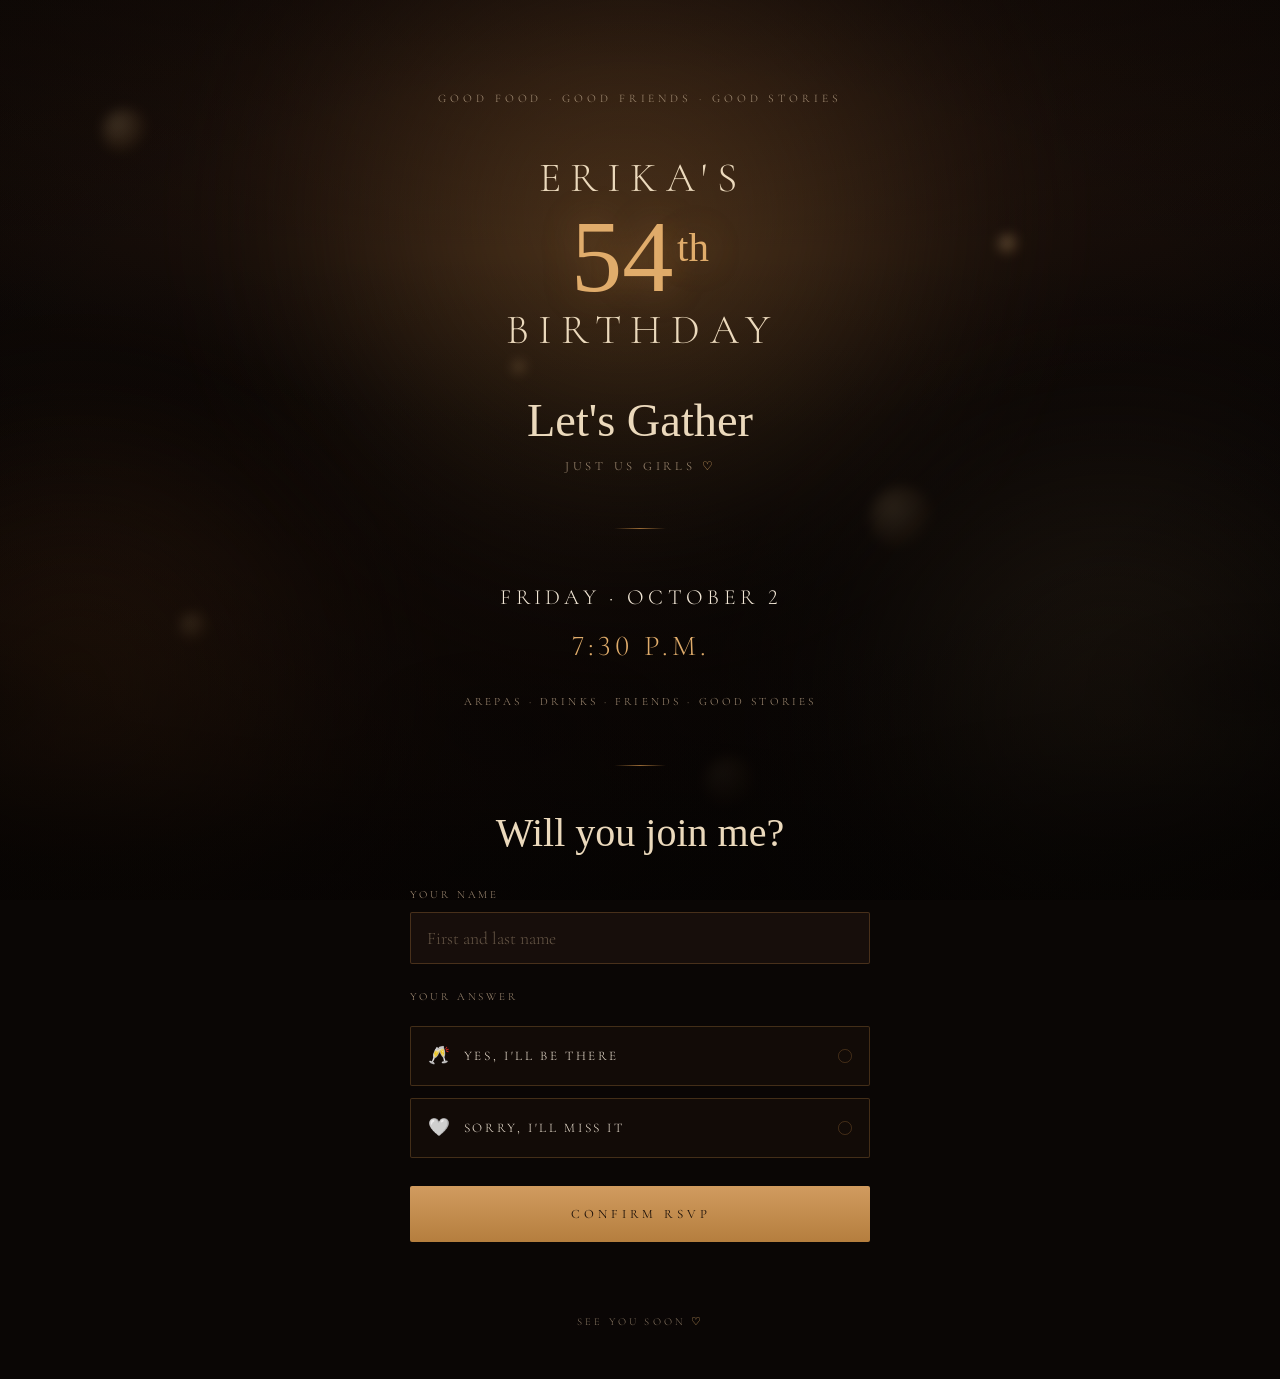
==== index.html @ 2b0dec9a "Add mobile-first RSVP site for Erika's 54th birthday A single static page styled as an extension of " ====
<!DOCTYPE html>
<html lang="en">
<head>
<meta charset="utf-8">
<meta name="viewport" content="width=device-width, initial-scale=1, viewport-fit=cover">
<title>Erika's 54th Birthday · October 2</title>
<meta name="description" content="Good food, good friends, good stories. Friday, October 2 at 7:30 P.M. Let's gather.">
<meta name="robots" content="noindex">
<meta name="theme-color" content="#0B0705">

<!-- WhatsApp / link preview -->
<meta property="og:type" content="website">
<meta property="og:title" content="Erika's 54th Birthday">
<meta property="og:description" content="Good food · Good friends · Good stories. Friday, October 2 · 7:30 P.M. Let's gather.">
<!-- Optional: add assets/preview.jpg (1200x630) and uncomment the two lines below for a WhatsApp thumbnail.
<meta property="og:image" content="/assets/preview.jpg">
<meta property="og:image:alt" content="Erika's 54th Birthday invitation">
-->

<link rel="preload" href="assets/fonts/cormorant-garamond-latin.woff2" as="font" type="font/woff2" crossorigin>
<link rel="preload" href="assets/fonts/pinyon-script-latin.woff2" as="font" type="font/woff2" crossorigin>
<link rel="stylesheet" href="styles.css">
</head>
<body>

<!-- Candlelight + bokeh atmosphere, drawn in CSS (no image requests) -->
<div class="atmosphere" aria-hidden="true">
  <span class="glow glow--a"></span>
  <span class="glow glow--b"></span>
  <span class="glow glow--c"></span>
  <span class="bokeh bokeh--1"></span>
  <span class="bokeh bokeh--2"></span>
  <span class="bokeh bokeh--3"></span>
  <span class="bokeh bokeh--4"></span>
  <span class="bokeh bokeh--5"></span>
  <span class="bokeh bokeh--6"></span>
  <span class="silhouettes"></span>
  <span class="vignette"></span>
</div>

<main class="page">

  <p class="eyebrow">Good&nbsp;Food&nbsp;· Good&nbsp;Friends&nbsp;· Good&nbsp;Stories</p>

  <h1 class="title">
    <span class="title__line">Erika's</span>
    <span class="title__script">54<span class="title__ord">th</span></span>
    <span class="title__line">Birthday</span>
  </h1>

  <p class="gather">
    <span class="gather__script">Let's Gather</span>
    <span class="gather__sub">Just Us Girls <span class="heart">&#9825;</span></span>
  </p>

  <hr class="rule">

  <section class="when" aria-label="Event details">
    <p class="when__date">Friday&nbsp;· October&nbsp;2</p>
    <p class="when__time">7:30 P.M.</p>
    <p class="when__menu">Arepas&nbsp;· Drinks&nbsp;· Friends&nbsp;· Good&nbsp;Stories</p>
  </section>

  <hr class="rule">

  <!-- ============ RSVP ============ -->
  <section class="rsvp" id="rsvp" aria-labelledby="rsvp-heading">
    <h2 class="rsvp__heading" id="rsvp-heading">Will you join me?</h2>

    <form
      id="rsvp-form"
      name="rsvp"
      method="POST"
      action="/thank-you.html"
      data-netlify="true"
      data-netlify-honeypot="bot-field"
    >
      <!-- Required by Netlify Forms so the submission is attributed to this form -->
      <input type="hidden" name="form-name" value="rsvp">
      <!-- Spam honeypot: hidden from people, tempting to bots -->
      <p class="hp">
        <label>Don't fill this out if you're human: <input name="bot-field" tabindex="-1" autocomplete="off"></label>
      </p>

      <div class="field">
        <label class="field__label" for="name">Your name</label>
        <input
          class="field__input"
          id="name"
          name="name"
          type="text"
          autocomplete="name"
          required
          maxlength="80"
          placeholder="First and last name">
      </div>

      <fieldset class="choices">
        <legend class="choices__legend">Your answer</legend>

        <label class="choice">
          <input type="radio" name="rsvp" value="Yes" required>
          <span class="choice__inner">
            <span class="choice__icon" aria-hidden="true">&#129346;</span>
            <span class="choice__text">Yes, I'll be there</span>
            <span class="choice__mark" aria-hidden="true"></span>
          </span>
        </label>

        <label class="choice">
          <input type="radio" name="rsvp" value="No">
          <span class="choice__inner">
            <span class="choice__icon" aria-hidden="true">&#129293;</span>
            <span class="choice__text">Sorry, I'll miss it</span>
            <span class="choice__mark" aria-hidden="true"></span>
          </span>
        </label>
      </fieldset>

      <button class="submit" type="submit" id="submit-btn">Confirm RSVP</button>

      <p class="form-error" id="form-error" role="alert" hidden></p>
    </form>
  </section>

  <!-- ============ Confirmation state (replaces the form after submit) ============ -->
  <section class="confirmation" id="confirmation" hidden tabindex="-1" aria-live="polite">
    <p class="confirmation__icon" id="confirmation-icon" aria-hidden="true"></p>
    <h2 class="confirmation__title" id="confirmation-title"></h2>
    <p class="confirmation__body" id="confirmation-body"></p>
    <p class="confirmation__meta" id="confirmation-meta"></p>
  </section>

  <p class="footer">See you soon <span class="heart">&#9825;</span></p>

</main>

<script src="rsvp.js" defer></script>
</body>
</html>
---- styles.css ----
/* ===========================================================
   Erika's 54th Birthday — RSVP
   Mobile-first. Dark, warm, candlelit.
   Fonts are self-hosted (no third-party requests at all).
   =========================================================== */

/* Cormorant Garamond — variable weight axis, latin subset. SIL OFL 1.1. */
@font-face {
  font-family: "Cormorant Garamond";
  src: url("assets/fonts/cormorant-garamond-latin.woff2") format("woff2");
  font-weight: 300 700;
  font-style: normal;
  font-display: swap;
  unicode-range: U+0000-00FF, U+0131, U+0152-0153, U+02BB-02BC, U+02C6,
                 U+02DA, U+02DC, U+0304, U+0308, U+0329, U+2000-206F,
                 U+20AC, U+2122, U+2191, U+2193, U+2212, U+2215, U+FEFF, U+FFFD;
}

/* Pinyon Script — script accent, latin subset. SIL OFL 1.1. */
@font-face {
  font-family: "Pinyon Script";
  src: url("assets/fonts/pinyon-script-latin.woff2") format("woff2");
  font-weight: 400;
  font-style: normal;
  font-display: swap;
  unicode-range: U+0000-00FF, U+0131, U+0152-0153, U+02BB-02BC, U+02C6,
                 U+02DA, U+02DC, U+0304, U+0308, U+0329, U+2000-206F,
                 U+20AC, U+2122, U+2191, U+2193, U+2212, U+2215, U+FEFF, U+FFFD;
}

:root {
  --bg:          #0A0605;   /* near-black espresso */
  --bg-deep:     #140C07;
  --espresso:    #241611;
  --amber:       #C68A45;
  --amber-soft:  #E0AC6B;
  --champagne:   #EBD9BC;
  --ink:         #F2E7D6;
  --muted:       #A89279;
  --line:        rgba(198, 138, 69, 0.28);

  --serif:  "Cormorant Garamond", "Iowan Old Style", "Palatino Linotype", Palatino, Georgia, "Times New Roman", serif;
  --script: "Pinyon Script", "Snell Roundhand", "Apple Chancery", cursive;

  --ease: cubic-bezier(0.22, 0.61, 0.36, 1);
}

*, *::before, *::after { box-sizing: border-box; }

html { -webkit-text-size-adjust: 100%; }

body {
  margin: 0;
  min-height: 100svh;
  background: var(--bg);
  color: var(--ink);
  font-family: var(--serif);
  font-size: 17px;
  line-height: 1.6;
  font-weight: 300;
  -webkit-font-smoothing: antialiased;
  overflow-x: hidden;

  /* Cormorant defaults to old-style figures, which sit at x-height and
     read as lowercase next to all-caps lines like "OCTOBER 2". */
  font-variant-numeric: lining-nums;
  font-feature-settings: "lnum" 1;
}

/* -----------------------------------------------------------
   Atmosphere: candlelight, bokeh, blurred silhouettes.
   Purely decorative and pointer-transparent.

   TO USE A PHOTO INSTEAD: add your image at assets/hero.jpg and
   uncomment the .atmosphere background rule below. Everything
   else keeps working; the vignette will sit on top of it.
   ----------------------------------------------------------- */
.atmosphere {
  position: fixed;
  inset: 0;
  z-index: 0;
  pointer-events: none;
  overflow: hidden;
  background:
    radial-gradient(120% 80% at 50% 0%,   #2A1810 0%, transparent 60%),
    radial-gradient(90%  70% at 15% 88%,  #1C0F09 0%, transparent 65%),
    linear-gradient(180deg, var(--bg-deep) 0%, var(--bg) 55%, #070403 100%);

  /* background-image: url("assets/hero.jpg");
     background-size: cover;
     background-position: center;  */
}

.glow {
  position: absolute;
  border-radius: 50%;
  filter: blur(70px);
  opacity: 0.55;
}
.glow--a { width: 62vw; height: 62vw; top: -14vw;  left: 18vw;  background: radial-gradient(circle, rgba(214,150,74,0.55), transparent 70%); }
.glow--b { width: 48vw; height: 48vw; top: 42%;    left: -18vw; background: radial-gradient(circle, rgba(168,96,38,0.42), transparent 70%); }
.glow--c { width: 54vw; height: 54vw; bottom: -12vw; right: -14vw; background: radial-gradient(circle, rgba(232,186,120,0.30), transparent 70%); }

.bokeh {
  position: absolute;
  border-radius: 50%;
  background: radial-gradient(circle at 35% 35%, rgba(255, 216, 158, 0.85), rgba(214, 150, 74, 0.32) 55%, transparent 72%);
  filter: blur(6px);
  animation: drift 18s var(--ease) infinite alternate;
}
.bokeh--1 { width: 46px; height: 46px; top: 12%;  left: 8%;   opacity: .30; animation-duration: 21s; }
.bokeh--2 { width: 22px; height: 22px; top: 26%;  left: 78%;  opacity: .40; animation-duration: 17s; animation-delay: -4s; }
.bokeh--3 { width: 64px; height: 64px; top: 54%;  left: 68%;  opacity: .18; animation-duration: 25s; animation-delay: -9s; }
.bokeh--4 { width: 30px; height: 30px; top: 68%;  left: 14%;  opacity: .28; animation-duration: 19s; animation-delay: -2s; }
.bokeh--5 { width: 16px; height: 16px; top: 40%;  left: 40%;  opacity: .34; animation-duration: 23s; animation-delay: -12s; }
.bokeh--6 { width: 52px; height: 52px; top: 84%;  left: 55%;  opacity: .16; animation-duration: 27s; animation-delay: -6s; }

@keyframes drift {
  from { transform: translate3d(0, 0, 0) scale(1); }
  to   { transform: translate3d(14px, -22px, 0) scale(1.08); }
}

/* Soft, faceless shapes suggesting figures raising a glass. Deliberately
   low-contrast and heavily blurred: no recognisable features. */
.silhouettes {
  position: absolute;
  left: 50%;
  bottom: 0;
  width: 160%;
  height: 46vh;
  transform: translateX(-50%);
  filter: blur(26px);
  opacity: 0.5;
  background:
    radial-gradient(38% 52% at 16% 100%, rgba(0,0,0,0.92) 0%, transparent 72%),
    radial-gradient(10% 13% at 16% 52%,  rgba(0,0,0,0.88) 0%, transparent 72%),
    radial-gradient(34% 46% at 44% 100%, rgba(0,0,0,0.85) 0%, transparent 72%),
    radial-gradient(9%  11% at 44% 58%,  rgba(0,0,0,0.82) 0%, transparent 72%),
    radial-gradient(40% 56% at 80% 100%, rgba(0,0,0,0.90) 0%, transparent 72%),
    radial-gradient(10% 13% at 80% 48%,  rgba(0,0,0,0.86) 0%, transparent 72%);
}

.vignette {
  position: absolute;
  inset: 0;
  background:
    radial-gradient(120% 90% at 50% 40%, transparent 35%, rgba(5,3,2,0.72) 100%),
    linear-gradient(180deg, rgba(5,3,2,0.42) 0%, transparent 28%, rgba(5,3,2,0.70) 100%);
}

/* -----------------------------------------------------------
   Page
   ----------------------------------------------------------- */
.page {
  position: relative;
  z-index: 1;
  width: 100%;
  max-width: 30rem;
  margin: 0 auto;
  padding:
    clamp(3rem, 12vh, 5.5rem) 1.6rem
    calc(3rem + env(safe-area-inset-bottom, 0px));
  text-align: center;
}

.eyebrow {
  margin: 0 0 clamp(2rem, 7vh, 3rem);
  font-size: 0.72rem;
  letter-spacing: 0.34em;
  text-transform: uppercase;
  color: var(--muted);
  line-height: 1.9;
}

/* --- Title --- */
.title {
  margin: 0;
  font-weight: 300;
  line-height: 1;
  color: var(--champagne);
}
.title__line {
  display: block;
  font-size: clamp(1.9rem, 10vw, 2.6rem);
  letter-spacing: 0.22em;
  text-transform: uppercase;
  text-indent: 0.11em; /* half the trailing letter-space, to re-centre */
}
.title__script {
  display: block;
  margin: 0.06em 0 0.02em;
  font-family: var(--script);
  font-size: clamp(4.4rem, 26vw, 6.4rem);
  line-height: 1;
  letter-spacing: 0;
  color: var(--amber-soft);
  text-shadow: 0 0 36px rgba(214, 150, 74, 0.35);
}
.title__ord {
  font-size: 0.40em;
  vertical-align: 0.72em;
  margin-left: 0.09em;
}

/* --- Let's Gather --- */
.gather { margin: clamp(1.8rem, 6vh, 2.6rem) 0 0; }
.gather__script {
  display: block;
  font-family: var(--script);
  font-size: clamp(2.2rem, 12vw, 2.9rem);
  line-height: 1.2;
  color: var(--champagne);
}
.gather__sub {
  display: block;
  margin-top: 0.5rem;
  font-size: 0.78rem;
  letter-spacing: 0.3em;
  text-transform: uppercase;
  color: var(--muted);
  text-indent: 0.15em; /* half the trailing letter-space, to re-centre */
}
.heart { color: var(--amber-soft); }

/* --- Divider --- */
.rule {
  width: 3.2rem;
  height: 1px;
  margin: clamp(2.2rem, 8vh, 3.2rem) auto;
  border: 0;
  background: linear-gradient(90deg, transparent, var(--amber), transparent);
  opacity: 0.75;
}

/* --- Event details --- */
.when p { margin: 0; }
.when__date {
  font-size: clamp(1.15rem, 5.4vw, 1.35rem);
  letter-spacing: 0.2em;
  text-transform: uppercase;
  color: var(--ink);
  text-indent: 0.1em; /* half the trailing letter-space, to re-centre */
}
.when__time {
  margin-top: 0.5rem !important;
  font-size: clamp(1.5rem, 7vw, 1.8rem);
  letter-spacing: 0.14em;
  color: var(--amber-soft);
  text-indent: 0.07em; /* half the trailing letter-space, to re-centre */
}
.when__menu {
  margin-top: 1.4rem !important;
  font-size: 0.7rem;
  letter-spacing: 0.28em;
  text-transform: uppercase;
  color: var(--muted);
  line-height: 2;
}

/* -----------------------------------------------------------
   RSVP form
   ----------------------------------------------------------- */
.rsvp__heading {
  margin: -0.5rem 0 1.8rem;
  font-family: var(--script);
  font-weight: 400;
  font-size: clamp(2rem, 10vw, 2.5rem);
  line-height: 1.2;
  color: var(--champagne);
}

/* Honeypot — hidden from people, still reachable by bots */
.hp { position: absolute; left: -9999px; width: 1px; height: 1px; overflow: hidden; }

.field { text-align: left; margin-bottom: 1.5rem; }
.field__label {
  display: block;
  margin-bottom: 0.55rem;
  font-size: 0.68rem;
  letter-spacing: 0.26em;
  text-transform: uppercase;
  color: var(--muted);
}
.field__input {
  width: 100%;
  min-height: 3.25rem;
  padding: 0.75rem 1rem;
  font-family: var(--serif);
  font-size: 1.1rem;
  font-weight: 300;
  color: var(--ink);
  background: rgba(36, 22, 17, 0.55);
  border: 1px solid var(--line);
  border-radius: 2px;
  transition: border-color 0.25s var(--ease), background-color 0.25s var(--ease);
}
.field__input::placeholder { color: rgba(168, 146, 121, 0.55); }
.field__input:hover { border-color: rgba(198, 138, 69, 0.45); }
.field__input:focus {
  outline: none;
  border-color: var(--amber);
  background: rgba(44, 27, 20, 0.7);
}
.field__input:focus-visible {
  outline: 2px solid var(--amber-soft);
  outline-offset: 2px;
}

/* --- Two large tap targets --- */
.choices { margin: 0 0 1.75rem; padding: 0; border: 0; }
.choices__legend {
  padding: 0;
  margin-bottom: 0.55rem;
  font-size: 0.68rem;
  letter-spacing: 0.26em;
  text-transform: uppercase;
  color: var(--muted);
  display: block;   /* own full-width line, independent of float quirks */
  width: 100%;
  text-align: left;
}

.choice { display: block; margin-top: 0.75rem; cursor: pointer; }
.choice input {
  position: absolute;
  opacity: 0;
  width: 1px; height: 1px;
  margin: 0;
}

.choice__inner {
  display: flex;
  align-items: center;
  gap: 0.85rem;
  min-height: 3.75rem;           /* comfortable thumb target */
  padding: 0.9rem 1.1rem;
  text-align: left;
  background: rgba(26, 16, 11, 0.5);
  border: 1px solid var(--line);
  border-radius: 2px;
  transition:
    background-color 0.3s var(--ease),
    border-color 0.3s var(--ease),
    box-shadow 0.3s var(--ease),
    transform 0.2s var(--ease);
}
.choice__icon { font-size: 1.1rem; line-height: 1; opacity: 0.92; }
.choice__text {
  flex: 1;
  font-size: 0.82rem;
  letter-spacing: 0.2em;
  text-transform: uppercase;
  color: var(--ink);
}
.choice__mark {
  flex: none;
  width: 0.85rem;
  height: 0.85rem;
  border: 1px solid var(--line);
  border-radius: 50%;
  transition: background-color 0.3s var(--ease), border-color 0.3s var(--ease), box-shadow 0.3s var(--ease);
}

@media (hover: hover) {
  .choice:hover .choice__inner { border-color: rgba(198, 138, 69, 0.5); }
}
.choice:active .choice__inner { transform: scale(0.99); }

.choice input:focus-visible + .choice__inner {
  outline: 2px solid var(--amber-soft);
  outline-offset: 2px;
}

/* Selected state — clear but restrained */
.choice input:checked + .choice__inner {
  background: rgba(63, 39, 24, 0.72);
  border-color: var(--amber);
  box-shadow: inset 0 0 0 1px rgba(198, 138, 69, 0.35), 0 0 26px rgba(198, 138, 69, 0.14);
}
.choice input:checked + .choice__inner .choice__text { color: var(--champagne); }
.choice input:checked + .choice__inner .choice__mark {
  background: var(--amber-soft);
  border-color: var(--amber-soft);
  box-shadow: 0 0 10px rgba(224, 172, 107, 0.6);
}

/* --- Submit --- */
.submit {
  display: block;
  width: 100%;
  min-height: 3.5rem;
  padding: 1rem;
  font-family: var(--serif);
  font-size: 0.8rem;
  font-weight: 400;
  letter-spacing: 0.3em;
  text-transform: uppercase;
  text-indent: 0.15em; /* half the trailing letter-space, to re-centre */
  color: #170D07;
  background: linear-gradient(180deg, #D19B5F, #B57E3E);
  border: 0;
  border-radius: 2px;
  cursor: pointer;
  transition: filter 0.25s var(--ease), transform 0.2s var(--ease), opacity 0.25s var(--ease);
}
@media (hover: hover) { .submit:hover { filter: brightness(1.08); } }
.submit:active { transform: scale(0.99); }
.submit:focus-visible { outline: 2px solid var(--champagne); outline-offset: 3px; }
.submit[disabled] { opacity: 0.6; cursor: default; }

.form-error {
  margin: 1rem 0 0;
  font-size: 0.9rem;
  color: #E6A98C;
}

/* -----------------------------------------------------------
   Confirmation
   ----------------------------------------------------------- */
.confirmation {
  animation: rise 0.7s var(--ease) both;
  outline: none;
}
.confirmation__icon {
  margin: 0 0 1rem;
  font-size: 2.4rem;
  line-height: 1;
}
.confirmation__title {
  margin: 0 0 1rem;
  font-family: var(--script);
  font-weight: 400;
  /* The "No" message is long; keep it inside the gutters on a 390px phone. */
  font-size: clamp(1.9rem, 9vw, 2.5rem);
  line-height: 1.25;
  overflow-wrap: break-word;
  color: var(--amber-soft);
  text-shadow: 0 0 34px rgba(214, 150, 74, 0.3);
}
.confirmation__body {
  margin: 0;
  font-size: 1.15rem;
  color: var(--ink);
}
.confirmation__meta {
  margin: 1.2rem 0 0;
  font-size: 0.72rem;
  letter-spacing: 0.28em;
  text-transform: uppercase;
  color: var(--muted);
  text-indent: 0.14em; /* half the trailing letter-space, to re-centre */
}

@keyframes rise {
  from { opacity: 0; transform: translateY(14px); }
  to   { opacity: 1; transform: none; }
}

.footer {
  margin: clamp(3rem, 10vh, 4.5rem) 0 0;
  font-size: 0.66rem;
  letter-spacing: 0.3em;
  text-transform: uppercase;
  color: rgba(168, 146, 121, 0.8);   /* 4.6:1 on the background */
  text-indent: 0.15em; /* half the trailing letter-space, to re-centre */
}

/* -----------------------------------------------------------
   Larger screens — keep it intimate, just breathe more
   ----------------------------------------------------------- */
@media (min-width: 40em) {
  body { font-size: 18px; }
  .page { max-width: 32rem; }
}

/* -----------------------------------------------------------
   Reduced motion
   ----------------------------------------------------------- */
@media (prefers-reduced-motion: reduce) {
  *, *::before, *::after {
    animation-duration: 0.001ms !important;
    animation-iteration-count: 1 !important;
    transition-duration: 0.001ms !important;
  }
}
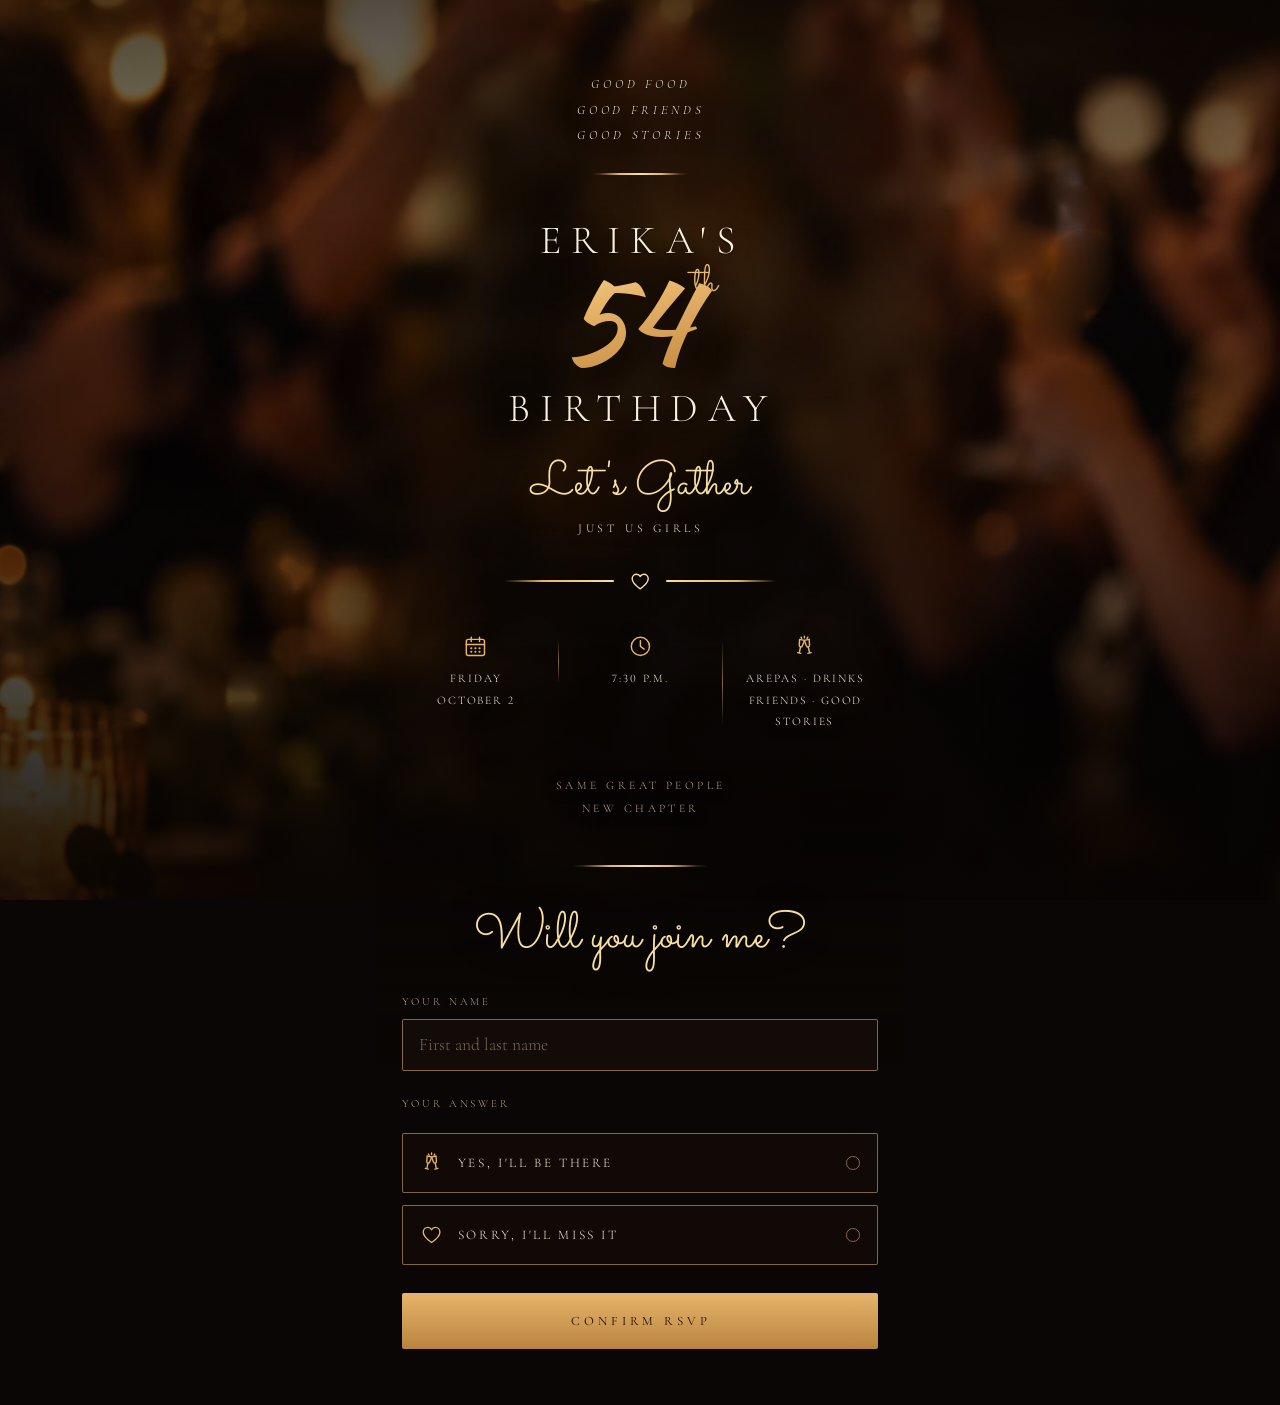
==== commit 23838c5b: "Match the RSVP site to the invitation artwork Reworked against the invitation file now that it is av" ====
--- a/index.html
+++ b/index.html
@@ -3,44 +3,73 @@
 <head>
 <meta charset="utf-8">
 <meta name="viewport" content="width=device-width, initial-scale=1, viewport-fit=cover">
-<title>Erika's 54th Birthday · October 2</title>
+<title>Erika's 54th Birthday &middot; October 2</title>
 <meta name="description" content="Good food, good friends, good stories. Friday, October 2 at 7:30 P.M. Let's gather.">
 <meta name="robots" content="noindex">
-<meta name="theme-color" content="#0B0705">
+<meta name="theme-color" content="#0A0605">
 
 <!-- WhatsApp / link preview -->
 <meta property="og:type" content="website">
 <meta property="og:title" content="Erika's 54th Birthday">
-<meta property="og:description" content="Good food · Good friends · Good stories. Friday, October 2 · 7:30 P.M. Let's gather.">
-<!-- Optional: add assets/preview.jpg (1200x630) and uncomment the two lines below for a WhatsApp thumbnail.
-<meta property="og:image" content="/assets/preview.jpg">
+<meta property="og:description" content="Good food &middot; Good friends &middot; Good stories. Friday, October 2 &middot; 7:30 P.M. Let's gather.">
+<meta property="og:image" content="assets/preview.jpg">
+<meta property="og:image:width" content="1200">
+<meta property="og:image:height" content="630">
 <meta property="og:image:alt" content="Erika's 54th Birthday invitation">
--->
+<meta name="twitter:card" content="summary_large_image">
 
+<link rel="preload" href="assets/hero-760.jpg" as="image" media="(max-width: 47.99em)">
+<link rel="preload" href="assets/hero-1400.jpg" as="image" media="(min-width: 48em)">
 <link rel="preload" href="assets/fonts/cormorant-garamond-latin.woff2" as="font" type="font/woff2" crossorigin>
-<link rel="preload" href="assets/fonts/pinyon-script-latin.woff2" as="font" type="font/woff2" crossorigin>
+<link rel="preload" href="assets/fonts/cormorant-garamond-italic-subset.woff2" as="font" type="font/woff2" crossorigin>
+<link rel="preload" href="assets/fonts/kaushan-script-latin.woff2" as="font" type="font/woff2" crossorigin>
+<link rel="preload" href="assets/fonts/sacramento-latin.woff2" as="font" type="font/woff2" crossorigin>
 <link rel="stylesheet" href="styles.css">
 </head>
 <body>
 
-<!-- Candlelight + bokeh atmosphere, drawn in CSS (no image requests) -->
-<div class="atmosphere" aria-hidden="true">
-  <span class="glow glow--a"></span>
-  <span class="glow glow--b"></span>
-  <span class="glow glow--c"></span>
-  <span class="bokeh bokeh--1"></span>
-  <span class="bokeh bokeh--2"></span>
-  <span class="bokeh bokeh--3"></span>
-  <span class="bokeh bokeh--4"></span>
-  <span class="bokeh bokeh--5"></span>
-  <span class="bokeh bokeh--6"></span>
-  <span class="silhouettes"></span>
-  <span class="vignette"></span>
-</div>
+<!-- Gold line icons, matching the invitation's icon set -->
+<svg width="0" height="0" aria-hidden="true" focusable="false" style="position:absolute">
+  <defs>
+    <g id="i-calendar">
+      <rect x="3.2" y="5.2" width="17.6" height="15.6" rx="2"/>
+      <path d="M3.2 10.2h17.6M8 3.2v4M16 3.2v4"/>
+      <path d="M8 13.8h.01M12 13.8h.01M16 13.8h.01M8 17.2h.01M12 17.2h.01M16 17.2h.01" stroke-width="2.1"/>
+    </g>
+    <g id="i-clock">
+      <circle cx="12" cy="12" r="8.8"/>
+      <path d="M12 6.6V12l3.6 2.6"/>
+    </g>
+    <!-- Two flutes, each pivoted about its own foot and set apart, so the
+         rims meet at the centre instead of overlapping into a blur. -->
+    <g id="i-flutes">
+      <g transform="translate(-5 0) rotate(12 12 18.4)">
+        <path d="M9.6 5.4h4.8l-.85 5.4a1.55 1.55 0 0 1-3.1 0Z"/>
+        <path d="M12 12.4v5.5M10.4 18.4h3.2"/>
+      </g>
+      <g transform="translate(5 0) rotate(-12 12 18.4)">
+        <path d="M9.6 5.4h4.8l-.85 5.4a1.55 1.55 0 0 1-3.1 0Z"/>
+        <path d="M12 12.4v5.5M10.4 18.4h3.2"/>
+      </g>
+      <path d="M12 3.6V2.1M9.4 4.3 8.7 3.1M14.6 4.3l.7-1.2"/>
+    </g>
+    <g id="i-heart">
+      <path d="M12 20.2C6.4 16.3 3.4 12.9 3.4 9.5c0-3 2.2-5 4.7-5 1.8 0 3.2 1 3.9 2.5.7-1.5 2.1-2.5 3.9-2.5 2.5 0 4.7 2 4.7 5 0 3.4-3 6.8-8.6 10.7Z"/>
+    </g>
+  </defs>
+</svg>
+
+<!-- The invitation photograph, with its lettering removed, plus a scrim -->
+<div class="atmosphere" aria-hidden="true"><span class="vignette"></span></div>
 
 <main class="page">
 
-  <p class="eyebrow">Good&nbsp;Food&nbsp;· Good&nbsp;Friends&nbsp;· Good&nbsp;Stories</p>
+  <p class="eyebrow">
+    <span>Good Food</span>
+    <span>Good Friends</span>
+    <span>Good Stories</span>
+  </p>
+  <hr class="rule rule--short">
 
   <h1 class="title">
     <span class="title__line">Erika's</span>
@@ -50,16 +79,31 @@
 
   <p class="gather">
     <span class="gather__script">Let's Gather</span>
-    <span class="gather__sub">Just Us Girls <span class="heart">&#9825;</span></span>
+    <span class="gather__sub">Just Us Girls</span>
   </p>
 
-  <hr class="rule">
+  <div class="heart-rule" aria-hidden="true">
+    <span class="heart-rule__line"></span>
+    <svg class="heart-rule__heart" viewBox="0 0 24 24"><use href="#i-heart"/></svg>
+    <span class="heart-rule__line"></span>
+  </div>
 
-  <section class="when" aria-label="Event details">
-    <p class="when__date">Friday&nbsp;· October&nbsp;2</p>
-    <p class="when__time">7:30 P.M.</p>
-    <p class="when__menu">Arepas&nbsp;· Drinks&nbsp;· Friends&nbsp;· Good&nbsp;Stories</p>
+  <section class="details" aria-label="Event details">
+    <div class="detail">
+      <svg class="detail__icon" viewBox="0 0 24 24" aria-hidden="true"><use href="#i-calendar"/></svg>
+      <p class="detail__text">Friday<span>October 2</span></p>
+    </div>
+    <div class="detail">
+      <svg class="detail__icon" viewBox="0 0 24 24" aria-hidden="true"><use href="#i-clock"/></svg>
+      <p class="detail__text">7:30 P.M.</p>
+    </div>
+    <div class="detail">
+      <svg class="detail__icon" viewBox="0 0 24 24" aria-hidden="true"><use href="#i-flutes"/></svg>
+      <p class="detail__text">Arepas &middot; Drinks<span>Friends &middot; Good Stories</span></p>
+    </div>
   </section>
+
+  <p class="closing">Same Great People<span>New Chapter</span></p>
 
   <hr class="rule">
 
@@ -101,7 +145,7 @@
         <label class="choice">
           <input type="radio" name="rsvp" value="Yes" required>
           <span class="choice__inner">
-            <span class="choice__icon" aria-hidden="true">&#129346;</span>
+            <svg class="choice__icon" viewBox="0 0 24 24" aria-hidden="true"><use href="#i-flutes"/></svg>
             <span class="choice__text">Yes, I'll be there</span>
             <span class="choice__mark" aria-hidden="true"></span>
           </span>
@@ -110,7 +154,7 @@
         <label class="choice">
           <input type="radio" name="rsvp" value="No">
           <span class="choice__inner">
-            <span class="choice__icon" aria-hidden="true">&#129293;</span>
+            <svg class="choice__icon" viewBox="0 0 24 24" aria-hidden="true"><use href="#i-heart"/></svg>
             <span class="choice__text">Sorry, I'll miss it</span>
             <span class="choice__mark" aria-hidden="true"></span>
           </span>
@@ -125,13 +169,11 @@
 
   <!-- ============ Confirmation state (replaces the form after submit) ============ -->
   <section class="confirmation" id="confirmation" hidden tabindex="-1" aria-live="polite">
-    <p class="confirmation__icon" id="confirmation-icon" aria-hidden="true"></p>
+    <svg class="confirmation__icon" id="confirmation-icon" viewBox="0 0 24 24" aria-hidden="true"><use href="#i-flutes"/></svg>
     <h2 class="confirmation__title" id="confirmation-title"></h2>
     <p class="confirmation__body" id="confirmation-body"></p>
     <p class="confirmation__meta" id="confirmation-meta"></p>
   </section>
-
-  <p class="footer">See you soon <span class="heart">&#9825;</span></p>
 
 </main>
 
--- a/styles.css
+++ b/styles.css
@@ -1,48 +1,60 @@
 /* ===========================================================
-   Erika's 54th Birthday — RSVP
-   Mobile-first. Dark, warm, candlelit.
-   Fonts are self-hosted (no third-party requests at all).
+   Erika's 54th Birthday - RSVP
+   Mobile-first. Colours and type sampled from the invitation.
+   Fonts self-hosted; no third-party requests.
    =========================================================== */
 
-/* Cormorant Garamond — variable weight axis, latin subset. SIL OFL 1.1. */
+/* Body serif. Variable weight axis, latin subset. SIL OFL 1.1. */
 @font-face {
   font-family: "Cormorant Garamond";
   src: url("assets/fonts/cormorant-garamond-latin.woff2") format("woff2");
   font-weight: 300 700;
   font-style: normal;
   font-display: swap;
-  unicode-range: U+0000-00FF, U+0131, U+0152-0153, U+02BB-02BC, U+02C6,
-                 U+02DA, U+02DC, U+0304, U+0308, U+0329, U+2000-206F,
-                 U+20AC, U+2122, U+2191, U+2193, U+2212, U+2215, U+FEFF, U+FFFD;
-}
-
-/* Pinyon Script — script accent, latin subset. SIL OFL 1.1. */
+}
+/* Italic is used only by the eyebrow, so it ships pinned to weight 300 and
+   subset to basic latin: 10 KB instead of 38 KB. */
 @font-face {
-  font-family: "Pinyon Script";
-  src: url("assets/fonts/pinyon-script-latin.woff2") format("woff2");
+  font-family: "Cormorant Garamond";
+  src: url("assets/fonts/cormorant-garamond-italic-subset.woff2") format("woff2");
+  font-weight: 300;
+  font-style: italic;
+  font-display: swap;
+}
+/* The invitation's "54" is a thick monoline brush script. SIL OFL 1.1. */
+@font-face {
+  font-family: "Kaushan Script";
+  src: url("assets/fonts/kaushan-script-latin.woff2") format("woff2");
   font-weight: 400;
   font-style: normal;
   font-display: swap;
-  unicode-range: U+0000-00FF, U+0131, U+0152-0153, U+02BB-02BC, U+02C6,
-                 U+02DA, U+02DC, U+0304, U+0308, U+0329, U+2000-206F,
-                 U+20AC, U+2122, U+2191, U+2193, U+2212, U+2215, U+FEFF, U+FFFD;
+}
+/* "Let's Gather" is a thin monoline signature script. SIL OFL 1.1. */
+@font-face {
+  font-family: "Sacramento";
+  src: url("assets/fonts/sacramento-latin.woff2") format("woff2");
+  font-weight: 400;
+  font-style: normal;
+  font-display: swap;
 }
 
 :root {
-  --bg:          #0A0605;   /* near-black espresso */
-  --bg-deep:     #140C07;
-  --espresso:    #241611;
-  --amber:       #C68A45;
-  --amber-soft:  #E0AC6B;
-  --champagne:   #EBD9BC;
-  --ink:         #F2E7D6;
-  --muted:       #A89279;
-  --line:        rgba(198, 138, 69, 0.28);
+  /* Sampled directly from the invitation. */
+  --bg:        #0A0605;   /* its dominant black */
+  --gold:      #E6B46A;   /* its dominant gold */
+  --gold-hi:   #F7DFA0;   /* its gold highlights */
+  --gold-line: rgba(230, 180, 106, 0.55);
+  --cream:     #FBF1DC;   /* its lettering */
+  --muted:     #BCA689;
 
   --serif:  "Cormorant Garamond", "Iowan Old Style", "Palatino Linotype", Palatino, Georgia, "Times New Roman", serif;
-  --script: "Pinyon Script", "Snell Roundhand", "Apple Chancery", cursive;
+  --brush:  "Kaushan Script", "Snell Roundhand", "Apple Chancery", cursive;
+  --script: "Sacramento", "Snell Roundhand", "Apple Chancery", cursive;
 
   --ease: cubic-bezier(0.22, 0.61, 0.36, 1);
+
+  /* Lettering sits on a photograph, exactly as on the invitation. */
+  --lift: 0 1px 2px rgba(0,0,0,0.7), 0 2px 16px rgba(0,0,0,0.65);
 }
 
 *, *::before, *::after { box-sizing: border-box; }
@@ -53,7 +65,7 @@
   margin: 0;
   min-height: 100svh;
   background: var(--bg);
-  color: var(--ink);
+  color: var(--cream);
   font-family: var(--serif);
   font-size: 17px;
   line-height: 1.6;
@@ -61,91 +73,33 @@
   -webkit-font-smoothing: antialiased;
   overflow-x: hidden;
 
-  /* Cormorant defaults to old-style figures, which sit at x-height and
-     read as lowercase next to all-caps lines like "OCTOBER 2". */
+  /* Cormorant defaults to old-style figures, which sit at x-height and read
+     as lowercase next to all-caps lines like "OCTOBER 2". */
   font-variant-numeric: lining-nums;
   font-feature-settings: "lnum" 1;
 }
 
 /* -----------------------------------------------------------
-   Atmosphere: candlelight, bokeh, blurred silhouettes.
-   Purely decorative and pointer-transparent.
-
-   TO USE A PHOTO INSTEAD: add your image at assets/hero.jpg and
-   uncomment the .atmosphere background rule below. Everything
-   else keeps working; the vignette will sit on top of it.
+   The invitation photograph
    ----------------------------------------------------------- */
 .atmosphere {
   position: fixed;
   inset: 0;
   z-index: 0;
   pointer-events: none;
-  overflow: hidden;
-  background:
-    radial-gradient(120% 80% at 50% 0%,   #2A1810 0%, transparent 60%),
-    radial-gradient(90%  70% at 15% 88%,  #1C0F09 0%, transparent 65%),
-    linear-gradient(180deg, var(--bg-deep) 0%, var(--bg) 55%, #070403 100%);
-
-  /* background-image: url("assets/hero.jpg");
-     background-size: cover;
-     background-position: center;  */
-}
-
-.glow {
-  position: absolute;
-  border-radius: 50%;
-  filter: blur(70px);
-  opacity: 0.55;
-}
-.glow--a { width: 62vw; height: 62vw; top: -14vw;  left: 18vw;  background: radial-gradient(circle, rgba(214,150,74,0.55), transparent 70%); }
-.glow--b { width: 48vw; height: 48vw; top: 42%;    left: -18vw; background: radial-gradient(circle, rgba(168,96,38,0.42), transparent 70%); }
-.glow--c { width: 54vw; height: 54vw; bottom: -12vw; right: -14vw; background: radial-gradient(circle, rgba(232,186,120,0.30), transparent 70%); }
-
-.bokeh {
-  position: absolute;
-  border-radius: 50%;
-  background: radial-gradient(circle at 35% 35%, rgba(255, 216, 158, 0.85), rgba(214, 150, 74, 0.32) 55%, transparent 72%);
-  filter: blur(6px);
-  animation: drift 18s var(--ease) infinite alternate;
-}
-.bokeh--1 { width: 46px; height: 46px; top: 12%;  left: 8%;   opacity: .30; animation-duration: 21s; }
-.bokeh--2 { width: 22px; height: 22px; top: 26%;  left: 78%;  opacity: .40; animation-duration: 17s; animation-delay: -4s; }
-.bokeh--3 { width: 64px; height: 64px; top: 54%;  left: 68%;  opacity: .18; animation-duration: 25s; animation-delay: -9s; }
-.bokeh--4 { width: 30px; height: 30px; top: 68%;  left: 14%;  opacity: .28; animation-duration: 19s; animation-delay: -2s; }
-.bokeh--5 { width: 16px; height: 16px; top: 40%;  left: 40%;  opacity: .34; animation-duration: 23s; animation-delay: -12s; }
-.bokeh--6 { width: 52px; height: 52px; top: 84%;  left: 55%;  opacity: .16; animation-duration: 27s; animation-delay: -6s; }
-
-@keyframes drift {
-  from { transform: translate3d(0, 0, 0) scale(1); }
-  to   { transform: translate3d(14px, -22px, 0) scale(1.08); }
-}
-
-/* Soft, faceless shapes suggesting figures raising a glass. Deliberately
-   low-contrast and heavily blurred: no recognisable features. */
-.silhouettes {
-  position: absolute;
-  left: 50%;
-  bottom: 0;
-  width: 160%;
-  height: 46vh;
-  transform: translateX(-50%);
-  filter: blur(26px);
-  opacity: 0.5;
-  background:
-    radial-gradient(38% 52% at 16% 100%, rgba(0,0,0,0.92) 0%, transparent 72%),
-    radial-gradient(10% 13% at 16% 52%,  rgba(0,0,0,0.88) 0%, transparent 72%),
-    radial-gradient(34% 46% at 44% 100%, rgba(0,0,0,0.85) 0%, transparent 72%),
-    radial-gradient(9%  11% at 44% 58%,  rgba(0,0,0,0.82) 0%, transparent 72%),
-    radial-gradient(40% 56% at 80% 100%, rgba(0,0,0,0.90) 0%, transparent 72%),
-    radial-gradient(10% 13% at 80% 48%,  rgba(0,0,0,0.86) 0%, transparent 72%);
-}
-
+  background: var(--bg) url("assets/hero-760.jpg") center 38% / cover no-repeat;
+}
+@media (min-width: 48em) {
+  .atmosphere { background-image: url("assets/hero-1400.jpg"); }
+}
+
+/* Keeps the candlelight but pushes the whole frame back behind the type. */
 .vignette {
   position: absolute;
   inset: 0;
   background:
-    radial-gradient(120% 90% at 50% 40%, transparent 35%, rgba(5,3,2,0.72) 100%),
-    linear-gradient(180deg, rgba(5,3,2,0.42) 0%, transparent 28%, rgba(5,3,2,0.70) 100%);
+    radial-gradient(118% 66% at 50% 38%, rgba(6,3,2,0.26) 0%, rgba(6,3,2,0.46) 56%, rgba(6,3,2,0.68) 100%),
+    linear-gradient(180deg, rgba(6,3,2,0.42) 0%, rgba(6,3,2,0.12) 24%, rgba(6,3,2,0.34) 66%, rgba(6,3,2,0.62) 100%);
 }
 
 /* -----------------------------------------------------------
@@ -158,128 +112,243 @@
   max-width: 30rem;
   margin: 0 auto;
   padding:
-    clamp(3rem, 12vh, 5.5rem) 1.6rem
-    calc(3rem + env(safe-area-inset-bottom, 0px));
+    clamp(2.6rem, 9vh, 4.5rem) 1.6rem
+    calc(3.5rem + env(safe-area-inset-bottom, 0px));
   text-align: center;
-}
-
+
+  /* Scroll-independent scrim: the invitation reads over the photograph,
+     the RSVP settles onto near-solid dark where the form is legible. */
+  background: linear-gradient(
+    180deg,
+    transparent 0%,
+    transparent 46%,
+    rgba(8,5,4,0.35) 60%,
+    rgba(9,6,4,0.80) 70%,
+    rgba(10,6,5,0.96) 79%,
+    var(--bg) 86%);
+}
+
+/* --- Eyebrow --- */
 .eyebrow {
-  margin: 0 0 clamp(2rem, 7vh, 3rem);
-  font-size: 0.72rem;
-  letter-spacing: 0.34em;
-  text-transform: uppercase;
-  color: var(--muted);
-  line-height: 1.9;
-}
+  margin: 0 0 1.5rem;
+  font-style: italic;
+  font-size: 0.8rem;
+  letter-spacing: 0.3em;
+  text-transform: uppercase;
+  color: var(--cream);
+  line-height: 2;
+  text-shadow: var(--lift);
+}
+.eyebrow span { display: block; text-indent: 0.15em; }
+
+/* --- Brush rules --- */
+.rule {
+  width: 8.5rem;
+  height: 2.5px;
+  margin: clamp(1.9rem, 7vh, 2.8rem) auto;
+  border: 0;
+  border-radius: 2px;
+  background: linear-gradient(90deg,
+    transparent 0%, rgba(230,180,106,0.15) 8%,
+    var(--gold) 28%, var(--gold-hi) 50%, var(--gold) 72%,
+    rgba(230,180,106,0.15) 92%, transparent 100%);
+}
+.rule--short { width: 6rem; margin-top: 0; }
 
 /* --- Title --- */
 .title {
   margin: 0;
   font-weight: 300;
   line-height: 1;
-  color: var(--champagne);
+  color: var(--cream);
+  text-shadow: var(--lift);
 }
 .title__line {
   display: block;
-  font-size: clamp(1.9rem, 10vw, 2.6rem);
-  letter-spacing: 0.22em;
-  text-transform: uppercase;
-  text-indent: 0.11em; /* half the trailing letter-space, to re-centre */
+  font-size: clamp(1.85rem, 9.4vw, 2.5rem);
+  letter-spacing: 0.24em;
+  text-transform: uppercase;
+  text-indent: 0.12em;
 }
 .title__script {
   display: block;
-  margin: 0.06em 0 0.02em;
+  margin: 0.02em 0 0.04em;
+  font-family: var(--brush);
+  font-size: clamp(5rem, 30vw, 7.4rem);
+  line-height: 1.02;
+  letter-spacing: 0;
+  text-indent: 0;
+  color: var(--gold);
+  background: linear-gradient(168deg, var(--gold-hi) 6%, var(--gold) 38%, #C98F46 74%, var(--gold-hi) 98%);
+  -webkit-background-clip: text;
+  background-clip: text;
+  -webkit-text-fill-color: transparent;
+  text-shadow: none;
+  filter: drop-shadow(0 2px 20px rgba(0,0,0,0.75));
+}
+.title__ord {
   font-family: var(--script);
-  font-size: clamp(4.4rem, 26vw, 6.4rem);
-  line-height: 1;
-  letter-spacing: 0;
-  color: var(--amber-soft);
-  text-shadow: 0 0 36px rgba(214, 150, 74, 0.35);
-}
-.title__ord {
-  font-size: 0.40em;
-  vertical-align: 0.72em;
-  margin-left: 0.09em;
+  font-size: 0.32em;
+  vertical-align: 1.95em;
+  margin-left: 0.04em;
 }
 
 /* --- Let's Gather --- */
-.gather { margin: clamp(1.8rem, 6vh, 2.6rem) 0 0; }
+.gather { margin: clamp(1.1rem, 4vh, 1.8rem) 0 0; }
 .gather__script {
   display: block;
   font-family: var(--script);
-  font-size: clamp(2.2rem, 12vw, 2.9rem);
-  line-height: 1.2;
-  color: var(--champagne);
+  font-size: clamp(2.2rem, 12vw, 3rem);
+  line-height: 1.15;
+  color: var(--gold-hi);
+  filter: drop-shadow(0 2px 16px rgba(0,0,0,0.7));
 }
 .gather__sub {
   display: block;
-  margin-top: 0.5rem;
-  font-size: 0.78rem;
+  margin-top: 0.45rem;
+  font-size: 0.74rem;
+  letter-spacing: 0.32em;
+  text-transform: uppercase;
+  color: var(--cream);
+  text-indent: 0.16em;
+  text-shadow: var(--lift);
+}
+
+/* --- Rule, heart, rule --- */
+.heart-rule {
+  display: flex;
+  align-items: center;
+  justify-content: center;
+  gap: 0.9rem;
+  margin: clamp(1.4rem, 5vh, 2rem) auto clamp(1.8rem, 6vh, 2.6rem);
+  max-width: 17rem;
+}
+.heart-rule__line {
+  flex: 1;
+  height: 2px;
+  border-radius: 2px;
+  background: linear-gradient(90deg, transparent, var(--gold) 35%, var(--gold-hi) 100%);
+}
+.heart-rule__line:last-child {
+  background: linear-gradient(270deg, transparent, var(--gold) 35%, var(--gold-hi) 100%);
+}
+.heart-rule__heart {
+  flex: none;
+  width: 1.4rem;
+  height: 1.4rem;
+  fill: none;
+  stroke: var(--gold-hi);
+  stroke-width: 1.5;
+  stroke-linecap: round;
+  stroke-linejoin: round;
+}
+
+/* --- The three details --- */
+.details {
+  display: grid;
+  gap: 0;
+}
+.detail {
+  padding: 0.85rem 0;
+  display: flex;
+  flex-direction: column;
+  align-items: center;
+  gap: 0.6rem;
+}
+.detail + .detail { position: relative; }
+.detail + .detail::before {
+  content: "";
+  position: absolute;
+  top: 0;
+  left: 50%;
+  transform: translateX(-50%);
+  width: 5rem;
+  height: 1px;
+  background: linear-gradient(90deg, transparent, rgba(230,180,106,0.5), transparent);
+}
+.detail__icon {
+  width: 1.55rem;
+  height: 1.55rem;
+  fill: none;
+  stroke: var(--gold);
+  stroke-width: 1.4;
+  stroke-linecap: round;
+  stroke-linejoin: round;
+  filter: drop-shadow(0 1px 8px rgba(0,0,0,0.6));
+}
+.detail__text {
+  margin: 0;
+  font-size: 0.82rem;
+  letter-spacing: 0.22em;
+  text-transform: uppercase;
+  line-height: 1.85;
+  color: var(--cream);
+  text-indent: 0.11em;
+  text-shadow: var(--lift);
+}
+.detail__text span { display: block; }
+
+/* On anything wider than a phone, fall back to the invitation's three columns. */
+@media (min-width: 34em) {
+  .details {
+    grid-template-columns: repeat(3, 1fr);
+    gap: 0 1.1rem;
+    align-items: start;
+  }
+  .detail { padding: 0; }
+  .detail + .detail::before {
+    top: 0.4rem;
+    bottom: 0.4rem;
+    left: -0.55rem;
+    width: 1px;
+    height: auto;
+    transform: none;
+    background: linear-gradient(180deg, transparent, rgba(230,180,106,0.55), transparent);
+  }
+  .detail__text { font-size: 0.72rem; letter-spacing: 0.16em; }
+}
+
+/* --- Closing line --- */
+.closing {
+  margin: clamp(1.8rem, 6vh, 2.6rem) 0 0;
+  font-size: 0.72rem;
   letter-spacing: 0.3em;
   text-transform: uppercase;
+  line-height: 2;
   color: var(--muted);
-  text-indent: 0.15em; /* half the trailing letter-space, to re-centre */
-}
-.heart { color: var(--amber-soft); }
-
-/* --- Divider --- */
-.rule {
-  width: 3.2rem;
-  height: 1px;
-  margin: clamp(2.2rem, 8vh, 3.2rem) auto;
-  border: 0;
-  background: linear-gradient(90deg, transparent, var(--amber), transparent);
-  opacity: 0.75;
-}
-
-/* --- Event details --- */
-.when p { margin: 0; }
-.when__date {
-  font-size: clamp(1.15rem, 5.4vw, 1.35rem);
-  letter-spacing: 0.2em;
-  text-transform: uppercase;
-  color: var(--ink);
-  text-indent: 0.1em; /* half the trailing letter-space, to re-centre */
-}
-.when__time {
-  margin-top: 0.5rem !important;
-  font-size: clamp(1.5rem, 7vw, 1.8rem);
-  letter-spacing: 0.14em;
-  color: var(--amber-soft);
-  text-indent: 0.07em; /* half the trailing letter-space, to re-centre */
-}
-.when__menu {
-  margin-top: 1.4rem !important;
-  font-size: 0.7rem;
-  letter-spacing: 0.28em;
-  text-transform: uppercase;
-  color: var(--muted);
-  line-height: 2;
-}
+  text-indent: 0.15em;
+  text-shadow: var(--lift);
+}
+.closing span { display: block; }
 
 /* -----------------------------------------------------------
-   RSVP form
+   RSVP
    ----------------------------------------------------------- */
 .rsvp__heading {
-  margin: -0.5rem 0 1.8rem;
+  margin: -0.4rem 0 1.6rem;
   font-family: var(--script);
   font-weight: 400;
-  font-size: clamp(2rem, 10vw, 2.5rem);
+  font-size: clamp(2.5rem, 13vw, 3.2rem);
   line-height: 1.2;
-  color: var(--champagne);
-}
-
-/* Honeypot — hidden from people, still reachable by bots */
+  color: var(--gold-hi);
+  filter: drop-shadow(0 2px 14px rgba(0,0,0,0.6));
+}
+
+/* Honeypot - hidden from people, still reachable by bots */
 .hp { position: absolute; left: -9999px; width: 1px; height: 1px; overflow: hidden; }
 
 .field { text-align: left; margin-bottom: 1.5rem; }
-.field__label {
+.field__label,
+.choices__legend {
   display: block;
+  width: 100%;
+  padding: 0;
   margin-bottom: 0.55rem;
   font-size: 0.68rem;
   letter-spacing: 0.26em;
   text-transform: uppercase;
   color: var(--muted);
+  text-align: left;
 }
 .field__input {
   width: 100%;
@@ -288,37 +357,23 @@
   font-family: var(--serif);
   font-size: 1.1rem;
   font-weight: 300;
-  color: var(--ink);
-  background: rgba(36, 22, 17, 0.55);
-  border: 1px solid var(--line);
+  color: var(--cream);
+  background: rgba(24, 14, 10, 0.72);
+  border: 1px solid var(--gold-line);
   border-radius: 2px;
   transition: border-color 0.25s var(--ease), background-color 0.25s var(--ease);
 }
-.field__input::placeholder { color: rgba(168, 146, 121, 0.55); }
-.field__input:hover { border-color: rgba(198, 138, 69, 0.45); }
+.field__input::placeholder { color: rgba(188, 166, 137, 0.6); }
+.field__input:hover { border-color: rgba(230, 180, 106, 0.75); }
 .field__input:focus {
   outline: none;
-  border-color: var(--amber);
-  background: rgba(44, 27, 20, 0.7);
-}
-.field__input:focus-visible {
-  outline: 2px solid var(--amber-soft);
-  outline-offset: 2px;
-}
+  border-color: var(--gold);
+  background: rgba(38, 23, 15, 0.82);
+}
+.field__input:focus-visible { outline: 2px solid var(--gold-hi); outline-offset: 2px; }
 
 /* --- Two large tap targets --- */
 .choices { margin: 0 0 1.75rem; padding: 0; border: 0; }
-.choices__legend {
-  padding: 0;
-  margin-bottom: 0.55rem;
-  font-size: 0.68rem;
-  letter-spacing: 0.26em;
-  text-transform: uppercase;
-  color: var(--muted);
-  display: block;   /* own full-width line, independent of float quirks */
-  width: 100%;
-  text-align: left;
-}
 
 .choice { display: block; margin-top: 0.75rem; cursor: pointer; }
 .choice input {
@@ -331,12 +386,12 @@
 .choice__inner {
   display: flex;
   align-items: center;
-  gap: 0.85rem;
+  gap: 0.9rem;
   min-height: 3.75rem;           /* comfortable thumb target */
   padding: 0.9rem 1.1rem;
   text-align: left;
-  background: rgba(26, 16, 11, 0.5);
-  border: 1px solid var(--line);
+  background: rgba(20, 12, 8, 0.66);
+  border: 1px solid var(--gold-line);
   border-radius: 2px;
   transition:
     background-color 0.3s var(--ease),
@@ -344,44 +399,53 @@
     box-shadow 0.3s var(--ease),
     transform 0.2s var(--ease);
 }
-.choice__icon { font-size: 1.1rem; line-height: 1; opacity: 0.92; }
+.choice__icon {
+  flex: none;
+  width: 1.45rem;
+  height: 1.45rem;
+  fill: none;
+  stroke: var(--gold);
+  stroke-width: 1.4;
+  stroke-linecap: round;
+  stroke-linejoin: round;
+  transition: stroke 0.3s var(--ease);
+}
 .choice__text {
   flex: 1;
   font-size: 0.82rem;
   letter-spacing: 0.2em;
   text-transform: uppercase;
-  color: var(--ink);
+  color: var(--cream);
 }
 .choice__mark {
   flex: none;
   width: 0.85rem;
   height: 0.85rem;
-  border: 1px solid var(--line);
+  border: 1px solid var(--gold-line);
   border-radius: 50%;
   transition: background-color 0.3s var(--ease), border-color 0.3s var(--ease), box-shadow 0.3s var(--ease);
 }
 
 @media (hover: hover) {
-  .choice:hover .choice__inner { border-color: rgba(198, 138, 69, 0.5); }
+  .choice:hover .choice__inner { border-color: rgba(230, 180, 106, 0.75); }
 }
 .choice:active .choice__inner { transform: scale(0.99); }
-
 .choice input:focus-visible + .choice__inner {
-  outline: 2px solid var(--amber-soft);
+  outline: 2px solid var(--gold-hi);
   outline-offset: 2px;
 }
 
-/* Selected state — clear but restrained */
+/* Selected state - clear but restrained */
 .choice input:checked + .choice__inner {
-  background: rgba(63, 39, 24, 0.72);
-  border-color: var(--amber);
-  box-shadow: inset 0 0 0 1px rgba(198, 138, 69, 0.35), 0 0 26px rgba(198, 138, 69, 0.14);
-}
-.choice input:checked + .choice__inner .choice__text { color: var(--champagne); }
+  background: rgba(64, 40, 22, 0.82);
+  border-color: var(--gold);
+  box-shadow: inset 0 0 0 1px rgba(230, 180, 106, 0.35), 0 0 26px rgba(230, 180, 106, 0.16);
+}
+.choice input:checked + .choice__inner .choice__icon { stroke: var(--gold-hi); }
 .choice input:checked + .choice__inner .choice__mark {
-  background: var(--amber-soft);
-  border-color: var(--amber-soft);
-  box-shadow: 0 0 10px rgba(224, 172, 107, 0.6);
+  background: var(--gold-hi);
+  border-color: var(--gold-hi);
+  box-shadow: 0 0 10px rgba(247, 223, 160, 0.6);
 }
 
 /* --- Submit --- */
@@ -395,23 +459,23 @@
   font-weight: 400;
   letter-spacing: 0.3em;
   text-transform: uppercase;
-  text-indent: 0.15em; /* half the trailing letter-space, to re-centre */
-  color: #170D07;
-  background: linear-gradient(180deg, #D19B5F, #B57E3E);
+  text-indent: 0.15em;
+  color: #150C06;
+  background: linear-gradient(180deg, var(--gold) 0%, #CE9A54 55%, #B9833F 100%);
   border: 0;
   border-radius: 2px;
   cursor: pointer;
   transition: filter 0.25s var(--ease), transform 0.2s var(--ease), opacity 0.25s var(--ease);
 }
-@media (hover: hover) { .submit:hover { filter: brightness(1.08); } }
+@media (hover: hover) { .submit:hover { filter: brightness(1.07); } }
 .submit:active { transform: scale(0.99); }
-.submit:focus-visible { outline: 2px solid var(--champagne); outline-offset: 3px; }
+.submit:focus-visible { outline: 2px solid var(--cream); outline-offset: 3px; }
 .submit[disabled] { opacity: 0.6; cursor: default; }
 
 .form-error {
   margin: 1rem 0 0;
-  font-size: 0.9rem;
-  color: #E6A98C;
+  font-size: 0.95rem;
+  color: #F0B79A;
 }
 
 /* -----------------------------------------------------------
@@ -422,33 +486,38 @@
   outline: none;
 }
 .confirmation__icon {
-  margin: 0 0 1rem;
-  font-size: 2.4rem;
-  line-height: 1;
+  width: 2.2rem;
+  height: 2.2rem;
+  margin-bottom: 1.1rem;
+  fill: none;
+  stroke: var(--gold);
+  stroke-width: 1.3;
+  stroke-linecap: round;
+  stroke-linejoin: round;
 }
 .confirmation__title {
-  margin: 0 0 1rem;
+  margin: 0 0 0.9rem;
   font-family: var(--script);
   font-weight: 400;
   /* The "No" message is long; keep it inside the gutters on a 390px phone. */
-  font-size: clamp(1.9rem, 9vw, 2.5rem);
-  line-height: 1.25;
+  font-size: clamp(2.3rem, 11vw, 2.9rem);
+  line-height: 1.22;
+  color: var(--gold-hi);
   overflow-wrap: break-word;
-  color: var(--amber-soft);
-  text-shadow: 0 0 34px rgba(214, 150, 74, 0.3);
+  filter: drop-shadow(0 2px 14px rgba(0,0,0,0.6));
 }
 .confirmation__body {
   margin: 0;
-  font-size: 1.15rem;
-  color: var(--ink);
+  font-size: 1.2rem;
+  color: var(--cream);
 }
 .confirmation__meta {
-  margin: 1.2rem 0 0;
+  margin: 1.3rem 0 0;
   font-size: 0.72rem;
   letter-spacing: 0.28em;
   text-transform: uppercase;
   color: var(--muted);
-  text-indent: 0.14em; /* half the trailing letter-space, to re-centre */
+  text-indent: 0.14em;
 }
 
 @keyframes rise {
@@ -456,21 +525,12 @@
   to   { opacity: 1; transform: none; }
 }
 
-.footer {
-  margin: clamp(3rem, 10vh, 4.5rem) 0 0;
-  font-size: 0.66rem;
-  letter-spacing: 0.3em;
-  text-transform: uppercase;
-  color: rgba(168, 146, 121, 0.8);   /* 4.6:1 on the background */
-  text-indent: 0.15em; /* half the trailing letter-space, to re-centre */
-}
-
 /* -----------------------------------------------------------
-   Larger screens — keep it intimate, just breathe more
+   Larger screens - keep it intimate, just breathe more
    ----------------------------------------------------------- */
 @media (min-width: 40em) {
   body { font-size: 18px; }
-  .page { max-width: 32rem; }
+  .page { max-width: 33rem; }
 }
 
 /* -----------------------------------------------------------
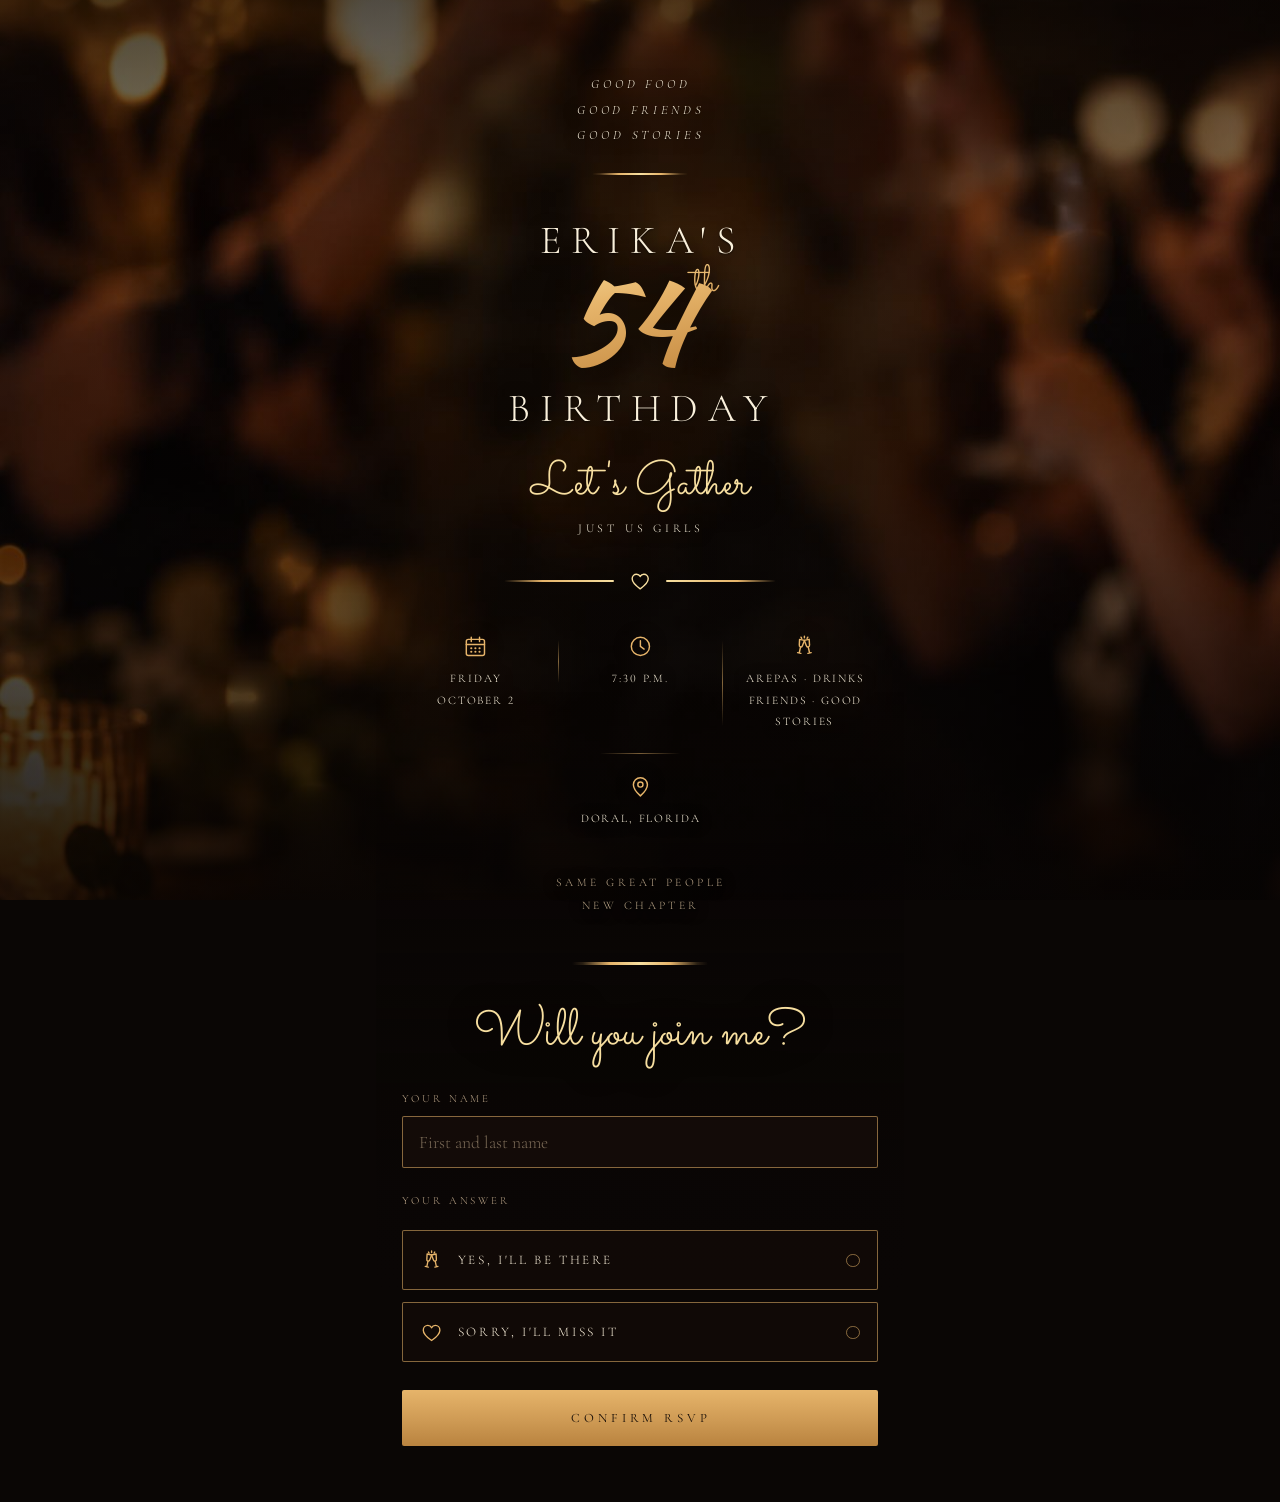
==== commit 44a11354: "Show the city on the invitation as well Putting the location only on the confirmation meant a guest " ====
--- a/index.html
+++ b/index.html
@@ -53,6 +53,10 @@
       </g>
       <path d="M12 3.6V2.1M9.4 4.3 8.7 3.1M14.6 4.3l.7-1.2"/>
     </g>
+    <g id="i-pin">
+      <path d="M12 21.2s6.8-6.1 6.8-10.8a6.8 6.8 0 1 0-13.6 0c0 4.7 6.8 10.8 6.8 10.8Z"/>
+      <circle cx="12" cy="10.2" r="2.5"/>
+    </g>
     <g id="i-heart">
       <path d="M12 20.2C6.4 16.3 3.4 12.9 3.4 9.5c0-3 2.2-5 4.7-5 1.8 0 3.2 1 3.9 2.5.7-1.5 2.1-2.5 3.9-2.5 2.5 0 4.7 2 4.7 5 0 3.4-3 6.8-8.6 10.7Z"/>
     </g>
@@ -100,6 +104,12 @@
     <div class="detail">
       <svg class="detail__icon" viewBox="0 0 24 24" aria-hidden="true"><use href="#i-flutes"/></svg>
       <p class="detail__text">Arepas &middot; Drinks<span>Friends &middot; Good Stories</span></p>
+    </div>
+    <!-- City only. The exact address is promised on the confirmation and sent
+         privately; it is never on this page. -->
+    <div class="detail detail--where">
+      <svg class="detail__icon" viewBox="0 0 24 24" aria-hidden="true"><use href="#i-pin"/></svg>
+      <p class="detail__text">Doral, Florida</p>
     </div>
   </section>
 
@@ -163,7 +173,10 @@
 
       <button class="submit" type="submit" id="submit-btn">Confirm RSVP</button>
 
-      <p class="form-error" id="form-error" role="alert" hidden></p>
+      <p class="form-error" id="form-error" role="alert" hidden>
+        <span id="form-error-msg"></span>
+        <span class="form-error__detail" id="form-error-detail"></span>
+      </p>
     </form>
   </section>
 
@@ -172,6 +185,16 @@
     <svg class="confirmation__icon" id="confirmation-icon" viewBox="0 0 24 24" aria-hidden="true"><use href="#i-flutes"/></svg>
     <h2 class="confirmation__title" id="confirmation-title"></h2>
     <p class="confirmation__body" id="confirmation-body"></p>
+
+    <!-- Shown only to guests who said yes. The street address is never here. -->
+    <div class="where" id="confirmation-where" hidden>
+      <p class="where__place">
+        <svg class="where__icon" viewBox="0 0 24 24" aria-hidden="true"><use href="#i-pin"/></svg>
+        <span id="confirmation-place"></span>
+      </p>
+      <p class="where__note" id="confirmation-note"></p>
+    </div>
+
     <p class="confirmation__meta" id="confirmation-meta"></p>
   </section>
 
--- a/styles.css
+++ b/styles.css
@@ -305,6 +305,22 @@
     transform: none;
     background: linear-gradient(180deg, transparent, rgba(230,180,106,0.55), transparent);
   }
+  /* The location sits on its own full-width row under the three columns,
+     so the invitation keeps its original three-part structure. */
+  .detail--where {
+    grid-column: 1 / -1;
+    margin-top: 1.3rem;
+    padding-top: 1.3rem;
+  }
+  .detail + .detail--where::before {
+    top: 0;
+    bottom: auto;
+    left: 50%;
+    width: 5rem;
+    height: 1px;
+    transform: translateX(-50%);
+    background: linear-gradient(90deg, transparent, rgba(230,180,106,0.5), transparent);
+  }
   .detail__text { font-size: 0.72rem; letter-spacing: 0.16em; }
 }
 
@@ -477,6 +493,13 @@
   font-size: 0.95rem;
   color: #F0B79A;
 }
+.form-error__detail {
+  display: block;
+  margin-top: 0.45rem;
+  font-size: 0.78rem;
+  letter-spacing: 0.04em;
+  color: var(--muted);
+}
 
 /* -----------------------------------------------------------
    Confirmation
@@ -511,6 +534,51 @@
   font-size: 1.2rem;
   color: var(--cream);
 }
+/* Where it is: the city only, plus a promise of the rest. */
+.where {
+  position: relative;
+  max-width: 21rem;
+  margin: 1.6rem auto 0;
+  padding-top: 1.5rem;
+}
+.where::before {
+  content: "";
+  position: absolute;
+  top: 0;
+  left: 50%;
+  transform: translateX(-50%);
+  width: 5rem;
+  height: 1px;
+  background: linear-gradient(90deg, transparent, rgba(230,180,106,0.5), transparent);
+}
+.where__place {
+  display: flex;
+  align-items: center;
+  justify-content: center;
+  gap: 0.5rem;
+  margin: 0;
+  font-size: 0.82rem;
+  letter-spacing: 0.22em;
+  text-transform: uppercase;
+  color: var(--cream);
+}
+.where__icon {
+  flex: none;
+  width: 1.05rem;
+  height: 1.05rem;
+  fill: none;
+  stroke: var(--gold);
+  stroke-width: 1.4;
+  stroke-linecap: round;
+  stroke-linejoin: round;
+}
+.where__note {
+  margin: 0.65rem 0 0;
+  font-size: 0.92rem;
+  line-height: 1.55;
+  color: var(--muted);
+}
+
 .confirmation__meta {
   margin: 1.3rem 0 0;
   font-size: 0.72rem;
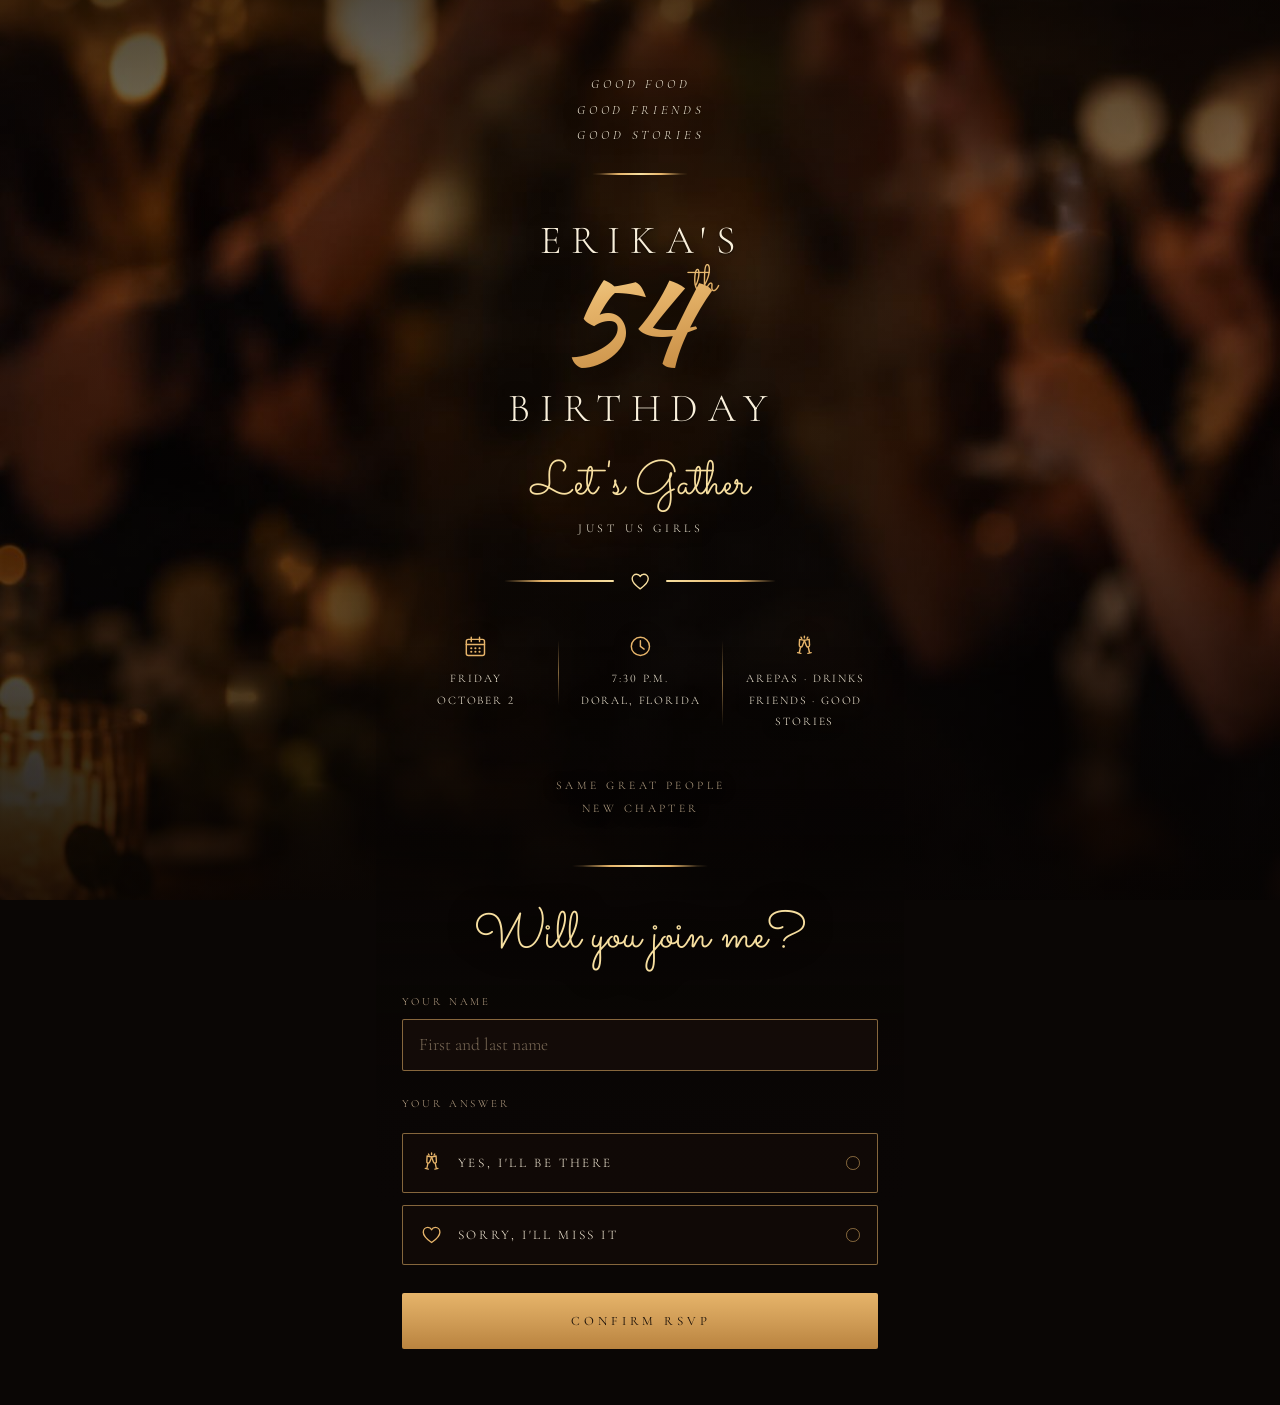
==== commit 22684c4b: "Move the city under the time instead of its own row The location had its own full-width row beneath " ====
--- a/index.html
+++ b/index.html
@@ -99,17 +99,13 @@
     </div>
     <div class="detail">
       <svg class="detail__icon" viewBox="0 0 24 24" aria-hidden="true"><use href="#i-clock"/></svg>
-      <p class="detail__text">7:30 P.M.</p>
+      <!-- City only. The exact address is promised on the confirmation and sent
+           privately; it is never on this page. -->
+      <p class="detail__text">7:30 P.M.<span>Doral, Florida</span></p>
     </div>
     <div class="detail">
       <svg class="detail__icon" viewBox="0 0 24 24" aria-hidden="true"><use href="#i-flutes"/></svg>
       <p class="detail__text">Arepas &middot; Drinks<span>Friends &middot; Good Stories</span></p>
-    </div>
-    <!-- City only. The exact address is promised on the confirmation and sent
-         privately; it is never on this page. -->
-    <div class="detail detail--where">
-      <svg class="detail__icon" viewBox="0 0 24 24" aria-hidden="true"><use href="#i-pin"/></svg>
-      <p class="detail__text">Doral, Florida</p>
     </div>
   </section>
 
--- a/styles.css
+++ b/styles.css
@@ -305,22 +305,6 @@
     transform: none;
     background: linear-gradient(180deg, transparent, rgba(230,180,106,0.55), transparent);
   }
-  /* The location sits on its own full-width row under the three columns,
-     so the invitation keeps its original three-part structure. */
-  .detail--where {
-    grid-column: 1 / -1;
-    margin-top: 1.3rem;
-    padding-top: 1.3rem;
-  }
-  .detail + .detail--where::before {
-    top: 0;
-    bottom: auto;
-    left: 50%;
-    width: 5rem;
-    height: 1px;
-    transform: translateX(-50%);
-    background: linear-gradient(90deg, transparent, rgba(230,180,106,0.5), transparent);
-  }
   .detail__text { font-size: 0.72rem; letter-spacing: 0.16em; }
 }
 
